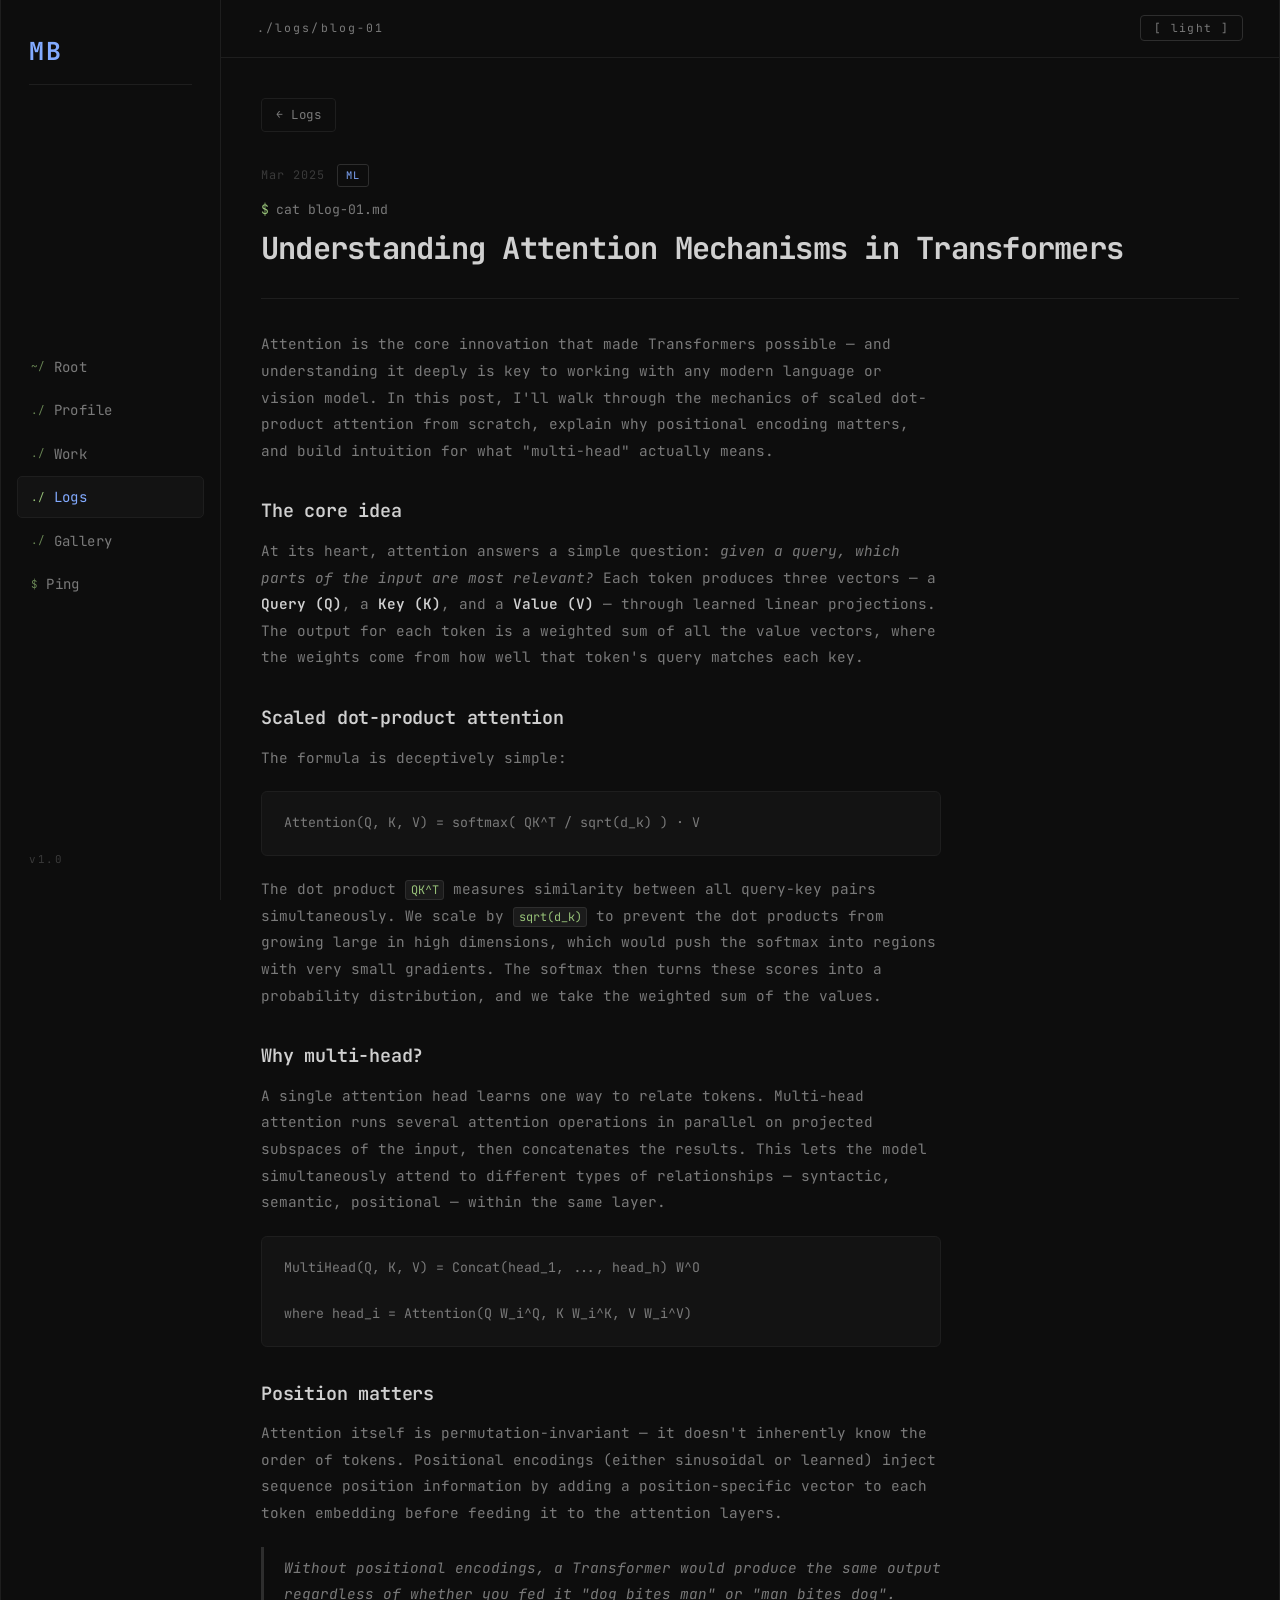
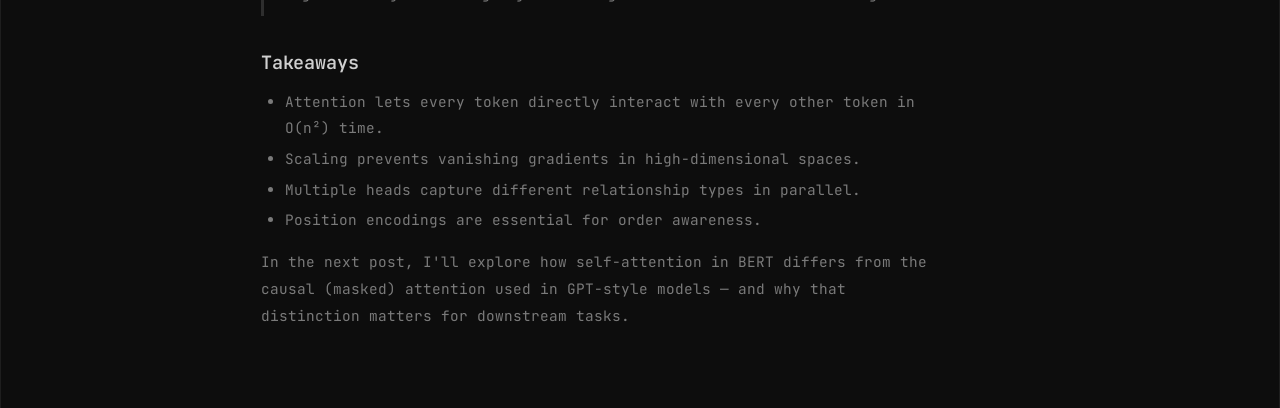
==== blogs/blog-01.html @ c0d40397 "test 1.0" ====
<!DOCTYPE html>
<html lang="en" data-theme="dark">
<head>
  <meta charset="UTF-8">
  <meta name="viewport" content="width=device-width, initial-scale=1.0">
  <title>Understanding Attention Mechanisms in Transformers — MB</title>
  <link rel="icon" href="data:image/svg+xml,<svg xmlns='http://www.w3.org/2000/svg' viewBox='0 0 32 32'><rect width='32' height='32' fill='%230d0d0d' rx='4'/><text x='50%25' y='55%25' dominant-baseline='middle' text-anchor='middle' font-family='monospace' font-weight='700' font-size='13' fill='%2382aaff'>MB</text></svg>">
  <link rel="preconnect" href="https://fonts.googleapis.com">
  <link href="https://fonts.googleapis.com/css2?family=JetBrains+Mono:ital,wght@0,300;0,400;0,500;0,600;0,700;1,400&display=swap" rel="stylesheet">
  <link rel="stylesheet" href="../css/main.css">
  <script>(function(){var t=localStorage.getItem('mb-theme')||'dark';document.documentElement.setAttribute('data-theme',t);})();</script>
</head>
<body>

<div class="mobile-overlay" id="mobileOverlay"></div>
<div class="main-container">

  <aside class="sidebar">
    <div class="sidebar-logo">MB</div>
    <div class="sidebar-hr"></div>
    <nav class="sidebar-nav">
      <a class="nav-item"        href="../index.html#home">    <span class="nav-prefix">~/</span>Root</a>
      <a class="nav-item"        href="../index.html#about">   <span class="nav-prefix">./</span>Profile</a>
      <a class="nav-item"        href="../index.html#projects"><span class="nav-prefix">./</span>Work</a>
      <a class="nav-item active" href="../index.html#blogs">   <span class="nav-prefix">./</span>Logs</a>
      <a class="nav-item"        href="../index.html#gallery"> <span class="nav-prefix">./</span>Gallery</a>
      <a class="nav-item"        href="../index.html#contact"> <span class="nav-prefix">$</span>Ping</a>
    </nav>
    <div class="sidebar-footer">v1.0</div>
  </aside>

  <div class="main-area">
    <header class="navbar">
      <div class="navbar-left">
        <button class="hamburger" id="hamburger" aria-label="Toggle menu" aria-expanded="false">
          <span></span><span></span><span></span>
        </button>
        <span class="navbar-page">./logs/blog-01</span>
      </div>
      <button class="theme-toggle" id="themeToggle">[ light ]</button>
    </header>

    <main class="page-content">

      <a class="back-nav" href="../index.html#blogs">
        <span class="back-arrow">←</span> Logs
      </a>

      <div class="post-meta">
        <span class="post-date">Mar 2025</span>
        <span class="post-badge">ML</span>
      </div>

      <div class="term-cmd">
        <span class="term-prompt">$</span>
        <span class="term-text">cat blog-01.md</span>
      </div>

      <h1 class="post-title">Understanding Attention Mechanisms in Transformers</h1>
      <div class="post-divider"></div>

      <article class="post-body">

        <p>
          Attention is the core innovation that made Transformers possible — and understanding it
          deeply is key to working with any modern language or vision model. In this post, I'll walk
          through the mechanics of scaled dot-product attention from scratch, explain why positional
          encoding matters, and build intuition for what "multi-head" actually means.
        </p>

        <h2>The core idea</h2>

        <p>
          At its heart, attention answers a simple question: <em>given a query, which parts of the
          input are most relevant?</em> Each token produces three vectors — a <strong>Query (Q)</strong>,
          a <strong>Key (K)</strong>, and a <strong>Value (V)</strong> — through learned linear projections.
          The output for each token is a weighted sum of all the value vectors, where the weights come
          from how well that token's query matches each key.
        </p>

        <h2>Scaled dot-product attention</h2>

        <p>The formula is deceptively simple:</p>

        <pre><code>Attention(Q, K, V) = softmax( QK^T / sqrt(d_k) ) · V</code></pre>

        <p>
          The dot product <code>QK^T</code> measures similarity between all query-key pairs simultaneously.
          We scale by <code>sqrt(d_k)</code> to prevent the dot products from growing large in high dimensions,
          which would push the softmax into regions with very small gradients. The softmax then turns these
          scores into a probability distribution, and we take the weighted sum of the values.
        </p>

        <h2>Why multi-head?</h2>

        <p>
          A single attention head learns one way to relate tokens. Multi-head attention runs several
          attention operations in parallel on projected subspaces of the input, then concatenates the
          results. This lets the model simultaneously attend to different types of relationships —
          syntactic, semantic, positional — within the same layer.
        </p>

        <pre><code>MultiHead(Q, K, V) = Concat(head_1, ..., head_h) W^O

where head_i = Attention(Q W_i^Q, K W_i^K, V W_i^V)</code></pre>

        <h2>Position matters</h2>

        <p>
          Attention itself is permutation-invariant — it doesn't inherently know the order of tokens.
          Positional encodings (either sinusoidal or learned) inject sequence position information by
          adding a position-specific vector to each token embedding before feeding it to the attention layers.
        </p>

        <blockquote>
          <p>
            Without positional encodings, a Transformer would produce the same output regardless of
            whether you fed it "dog bites man" or "man bites dog".
          </p>
        </blockquote>

        <h2>Takeaways</h2>

        <ul>
          <li>Attention lets every token directly interact with every other token in O(n²) time.</li>
          <li>Scaling prevents vanishing gradients in high-dimensional spaces.</li>
          <li>Multiple heads capture different relationship types in parallel.</li>
          <li>Position encodings are essential for order awareness.</li>
        </ul>

        <p>
          In the next post, I'll explore how self-attention in BERT differs from the causal (masked)
          attention used in GPT-style models — and why that distinction matters for downstream tasks.
        </p>

      </article>
    </main>
  </div>

</div>

<script src="../js/theme.js"></script>
<script src="../js/mobile-nav.js"></script>
<script src="../js/blog-shell.js"></script>
</body>
</html>
---- css/main.css ----
/* ============================================================
   THEME VARIABLES
============================================================ */
[data-theme="dark"] {
  --bg:           #0d0d0d;
  --surface:      #131313;
  --surface-2:    #1b1b1b;
  --border:       #1e1e1e;
  --border-2:     #2e2e2e;
  --text:         #d0d0d0;
  --text-dim:     #7a7a7a;
  --text-muted:   #3a3a3a;
  --accent:       #82aaff;
  --accent-green: #98c379;
  --accent-amber: #e5c07b;
  --accent-red:   #e06c75;
  --shadow:       rgba(0,0,0,0.6);
}
[data-theme="light"] {
  --bg:           #f2efe9;
  --surface:      #e9e6df;
  --surface-2:    #dedad2;
  --border:       #ccc8c0;
  --border-2:     #b8b4aa;
  --text:         #1a1a1a;
  --text-dim:     #666;
  --text-muted:   #aaa;
  --accent:       #2563eb;
  --accent-green: #16a34a;
  --accent-amber: #b45309;
  --accent-red:   #dc2626;
  --shadow:       rgba(0,0,0,0.12);
}

/* ============================================================
   RESET & BASE
============================================================ */
*, *::before, *::after { margin: 0; padding: 0; box-sizing: border-box; }
html {
  font-size: 16px;
  /* Fix: always reserve scrollbar space to prevent layout shift */
  overflow-y: scroll;
}
body {
  font-family: 'JetBrains Mono', 'Courier New', monospace;
  background: var(--bg);
  color: var(--text);
  min-height: 100vh;
  display: flex;
  justify-content: center;
  line-height: 1.6;
  transition: background 0.25s, color 0.25s;
}
a { color: inherit; text-decoration: none; }
::selection { background: var(--accent); color: var(--bg); }
::-webkit-scrollbar { width: 5px; height: 5px; }
::-webkit-scrollbar-track { background: transparent; }
::-webkit-scrollbar-thumb { background: var(--border-2); border-radius: 4px; }

/* ============================================================
   OUTER LAYOUT — gutters are auto on both sides
============================================================ */
.main-container {
  width: min(1280px, 100%);
  min-height: 100vh;
  display: grid;
  grid-template-columns: 220px 1fr;
  border-left:  1px solid var(--border);
  border-right: 1px solid var(--border);
}

/* ============================================================
   SIDEBAR
============================================================ */
.sidebar {
  border-right: 1px solid var(--border);
  display: flex;
  flex-direction: column;
  padding: 2rem 0;
  position: sticky;
  top: 0;
  height: 100vh;
  overflow: hidden;
  background: var(--bg);
  transition: background 0.25s, transform 0.25s ease;
  z-index: 200;
}
.sidebar-logo {
  font-size: 1.55rem;
  font-weight: 700;
  letter-spacing: 0.1em;
  color: var(--accent);
  padding: 0 1.75rem 0.75rem;
  user-select: none;
}
.sidebar-hr {
  height: 1px;
  background: var(--border);
  margin: 0 1.75rem 1rem;
}
.sidebar-nav {
  flex: 1;
  display: flex;
  flex-direction: column;
  justify-content: center;
  padding: 0 1rem;
  gap: 0.1rem;
}
.nav-item {
  cursor: pointer;
  padding: 0.55rem 0.8rem;
  border-radius: 5px;
  color: var(--text-dim);
  font-size: 0.875rem;
  letter-spacing: 0.03em;
  display: flex;
  align-items: center;
  gap: 0.5rem;
  border: 1px solid transparent;
  user-select: none;
  transition: color 0.15s, background 0.15s, border-color 0.15s;
  text-decoration: none;
}
.nav-item:hover  { color: var(--text); background: var(--surface); }
.nav-item.active { color: var(--accent); background: var(--surface); border-color: var(--border); }
.nav-prefix {
  font-size: 0.68rem;
  color: var(--accent-green);
  opacity: 0.65;
  flex-shrink: 0;
  transition: opacity 0.15s;
}
.nav-item.active .nav-prefix,
.nav-item:hover  .nav-prefix { opacity: 1; }
.sidebar-footer {
  padding: 0 1.75rem;
  font-size: 0.68rem;
  color: var(--text-muted);
  letter-spacing: 0.14em;
}

/* ============================================================
   MAIN AREA
============================================================ */
.main-area {
  display: flex;
  flex-direction: column;
  min-height: 100vh;
}

/* ============================================================
   NAVBAR
============================================================ */
.navbar {
  display: flex;
  align-items: center;
  justify-content: space-between;
  padding: 0.95rem 2.25rem;
  border-bottom: 1px solid var(--border);
  position: sticky;
  top: 0;
  background: var(--bg);
  z-index: 100;
  transition: background 0.25s;
  gap: 1rem;
}
.navbar-left {
  display: flex;
  align-items: center;
  gap: 0.75rem;
  min-width: 0;
}
.navbar-page {
  font-size: 0.72rem;
  color: var(--text-dim);
  letter-spacing: 0.18em;
  white-space: nowrap;
  overflow: hidden;
  text-overflow: ellipsis;
}
.hamburger {
  display: none;
  flex-direction: column;
  justify-content: center;
  gap: 4px;
  cursor: pointer;
  padding: 4px;
  border: none;
  background: none;
  flex-shrink: 0;
}
.hamburger span {
  display: block;
  width: 18px;
  height: 1.5px;
  background: var(--text-dim);
  border-radius: 2px;
  transition: all 0.2s;
}
.hamburger.open span:nth-child(1) { transform: translateY(5.5px) rotate(45deg); }
.hamburger.open span:nth-child(2) { opacity: 0; }
.hamburger.open span:nth-child(3) { transform: translateY(-5.5px) rotate(-45deg); }
.theme-toggle {
  background: none;
  border: 1px solid var(--border-2);
  color: var(--text-dim);
  cursor: pointer;
  padding: 0.32rem 0.8rem;
  border-radius: 4px;
  font-family: inherit;
  font-size: 0.7rem;
  letter-spacing: 0.12em;
  transition: color 0.15s, border-color 0.15s;
  flex-shrink: 0;
  white-space: nowrap;
}
.theme-toggle:hover { color: var(--text); border-color: var(--text-dim); }

/* ============================================================
   MOBILE OVERLAY
============================================================ */
.mobile-overlay {
  display: none;
  position: fixed;
  inset: 0;
  background: rgba(0,0,0,0.55);
  z-index: 199;
}

/* ============================================================
   PAGE CONTENT
============================================================ */
.page-content {
  padding: 2.5rem 2.5rem 4rem;
  flex: 1;
  animation: pgIn 0.22s ease both;
}
@keyframes pgIn {
  from { opacity: 0; transform: translateY(8px); }
  to   { opacity: 1; transform: translateY(0);   }
}

/* ============================================================
   SHARED — terminal command header
============================================================ */
.term-cmd {
  display: flex;
  align-items: center;
  gap: 0.45rem;
  font-size: 0.82rem;
  margin-bottom: 0.6rem;
}
.term-prompt  { color: var(--accent-green); }
.term-text    { color: var(--text-dim); }
.term-cursor  {
  display: inline-block;
  width: 0.55em; height: 1em;
  background: var(--accent-green);
  border-radius: 1px;
  animation: blink 1.1s step-end infinite;
  vertical-align: text-bottom;
}
@keyframes blink { 0%,100%{opacity:1} 50%{opacity:0} }

.page-heading {
  font-size: 2.2rem;
  font-weight: 700;
  letter-spacing: -0.025em;
  line-height: 1.15;
  margin-bottom: 2.5rem;
}

/* ============================================================
   HOME
============================================================ */
.home-name {
  font-size: clamp(2.2rem, 4vw, 3.4rem);
  font-weight: 700;
  letter-spacing: -0.03em;
  line-height: 1.1;
  margin: 1rem 0 0.75rem;
}
.home-name .fn { color: var(--text); }
.home-name .ln { color: var(--accent); }
.home-tagline {
  font-size: 0.9rem;
  color: var(--text-dim);
  max-width: 460px;
  line-height: 1.75;
  margin-bottom: 2rem;
}
.home-meta {
  display: flex;
  flex-direction: column;
  gap: 0.45rem;
  margin-bottom: 2.5rem;
}
.meta-row { display: flex; align-items: center; gap: 1.25rem; font-size: 0.82rem; }
.meta-key {
  width: 86px; flex-shrink: 0;
  font-size: 0.68rem;
  text-transform: uppercase;
  letter-spacing: 0.14em;
  color: var(--text-muted);
}
.meta-val { color: var(--text-dim); }
.meta-val.live { color: var(--accent-green); }
.home-rule { height: 1px; background: var(--border); margin: 2rem 0; }
.qlinks { display: flex; flex-wrap: wrap; gap: 0.6rem; }
.qlink {
  background: none;
  border: 1px solid var(--border-2);
  color: var(--text-dim);
  cursor: pointer;
  padding: 0.5rem 1rem;
  border-radius: 4px;
  font-family: inherit;
  font-size: 0.78rem;
  letter-spacing: 0.06em;
  transition: all 0.15s;
  display: flex; align-items: center; gap: 0.45rem;
}
.qlink:hover { color: var(--accent); border-color: var(--accent); background: var(--surface); }
.qlink-pre { color: var(--accent-green); font-size: 0.68rem; }

/* ============================================================
   BENTO — ABOUT PAGE
============================================================ */
.bento {
  display: grid;
  grid-template-columns: repeat(6, 1fr);
  gap: 0.875rem;
}
.bcell {
  background: var(--surface);
  border: 1px solid var(--border);
  border-radius: 8px;
  padding: 1.4rem 1.5rem;
  transition: border-color 0.2s;
  overflow: hidden;
}
.bcell:hover { border-color: var(--border-2); }
.cell-lbl {
  font-size: 0.62rem;
  letter-spacing: 0.22em;
  text-transform: uppercase;
  color: var(--text-muted);
  margin-bottom: 0.9rem;
}
.b-bio   { grid-column: 1 / 5; }
.bio-name { font-size: 1.35rem; font-weight: 600; letter-spacing: -0.01em; margin-bottom: 0.7rem; }
.bio-name .hi { color: var(--accent); }
.bio-desc { font-size: 0.855rem; color: var(--text-dim); line-height: 1.75; max-width: 500px; margin-bottom: 1rem; }
.bio-tags { display: flex; flex-wrap: wrap; gap: 0.45rem; }
.bio-tag {
  font-size: 0.7rem; padding: 0.22rem 0.6rem;
  border: 1px solid var(--border-2); border-radius: 3px;
  color: var(--text-dim); letter-spacing: 0.04em;
}
.b-photo { grid-column: 5 / 7; display: flex; flex-direction: column; align-items: center; justify-content: center; min-height: 170px; text-align: center; }
.avatar { width: 88px; height: 88px; border-radius: 50%; background: var(--surface-2); border: 2px solid var(--border-2); display: flex; align-items: center; justify-content: center; font-size: 1.8rem; font-weight: 700; color: var(--accent); letter-spacing: 0.05em; margin-bottom: 0.75rem; }
.avatar-name { font-size: 0.78rem; color: var(--text-dim); }
.avatar-role { font-size: 0.7rem; color: var(--text-muted); margin-top: 0.2rem; }
.b-tech  { grid-column: 1 / 4; }
.tech-grid { display: flex; flex-wrap: wrap; gap: 0.45rem; }
.tech-tag { font-size: 0.74rem; padding: 0.28rem 0.65rem; background: var(--surface-2); border: 1px solid var(--border-2); border-radius: 3px; color: var(--text-dim); letter-spacing: 0.04em; transition: border-color 0.15s, color 0.15s; }
.tech-tag:hover, .tech-tag.hi { border-color: var(--accent); color: var(--accent); }
.b-quote { grid-column: 4 / 7; display: flex; flex-direction: column; justify-content: center; }
.q-mark { font-size: 3.2rem; line-height: 0.8; color: var(--border-2); font-family: Georgia, serif; margin-bottom: 0.45rem; }
.q-text { font-size: 0.85rem; color: var(--text-dim); line-height: 1.65; font-style: italic; margin-bottom: 0.7rem; }
.q-author { font-size: 0.7rem; color: var(--text-muted); letter-spacing: 0.1em; }
.b-timeline { grid-column: 1 / 7; }
.tl { position: relative; padding-left: 1.5rem; display: flex; flex-direction: column; gap: 0; }
.tl::before { content: ''; position: absolute; left: 0.42rem; top: 0.5rem; bottom: 0.5rem; width: 1px; background: var(--border-2); }
.tl-item { position: relative; padding: 0 0 1.25rem 1.5rem; }
.tl-item:last-child { padding-bottom: 0; }
.tl-dot { position: absolute; left: -1.1rem; top: 0.55rem; width: 9px; height: 9px; border-radius: 50%; background: var(--border-2); border: 2px solid var(--bg); }
.tl-item.now .tl-dot { background: var(--accent); }
.tl-year { font-size: 0.69rem; color: var(--accent-amber); letter-spacing: 0.1em; margin-bottom: 0.2rem; }
.tl-title { font-size: 0.88rem; font-weight: 500; color: var(--text); margin-bottom: 0.2rem; }
.tl-sub { font-size: 0.77rem; color: var(--text-dim); }
.b-books { grid-column: 1 / 7; }
.shelf { display: flex; gap: 0.85rem; overflow-x: auto; padding-bottom: 0.4rem; scrollbar-width: thin; scrollbar-color: var(--border-2) transparent; }
.book { flex-shrink: 0; width: 74px; height: 112px; border-radius: 3px 5px 5px 3px; display: flex; align-items: flex-end; padding: 0.5rem 0.45rem 0.5rem 0.6rem; position: relative; overflow: hidden; transition: transform 0.2s; cursor: default; box-shadow: 3px 3px 8px var(--shadow), inset -2px 0 4px rgba(0,0,0,0.25); }
.book:hover { transform: translateY(-5px) rotate(0.8deg); }
.book-spine { position: absolute; left: 0; top: 0; bottom: 0; width: 5px; background: rgba(0,0,0,0.25); }
.book-title { font-size: 0.58rem; font-weight: 600; line-height: 1.3; color: rgba(255,255,255,0.88); text-shadow: 0 1px 3px rgba(0,0,0,0.5); }

/* ============================================================
   PROJECTS
============================================================ */
.projects-grid { display: grid; grid-template-columns: repeat(auto-fill, minmax(290px, 1fr)); gap: 1rem; }
.proj-card { background: var(--surface); border: 1px solid var(--border); border-radius: 8px; padding: 1.4rem 1.5rem; transition: border-color 0.2s, transform 0.2s; }
.proj-card:hover { border-color: var(--border-2); transform: translateY(-2px); }
.proj-status { font-size: 0.64rem; letter-spacing: 0.18em; text-transform: uppercase; margin-bottom: 0.7rem; }
.s-active  { color: var(--accent-green); }
.s-wip     { color: var(--accent-amber); }
.s-archive { color: var(--text-muted);   }
.proj-name { font-size: 0.98rem; font-weight: 600; margin-bottom: 0.5rem; letter-spacing: -0.01em; }
.proj-desc { font-size: 0.8rem; color: var(--text-dim); line-height: 1.65; margin-bottom: 1rem; }
.proj-tags { display: flex; flex-wrap: wrap; gap: 0.4rem; }
.proj-tag  { font-size: 0.67rem; padding: 0.18rem 0.5rem; border: 1px solid var(--border-2); border-radius: 3px; color: var(--text-muted); letter-spacing: 0.04em; }

/* ============================================================
   LOGS (blog listing)
============================================================ */
.blog-list { display: flex; flex-direction: column; }
.blog-item {
  padding: 1.2rem 0;
  border-bottom: 1px solid var(--border);
  display: flex; align-items: flex-start; gap: 1.5rem;
  text-decoration: none;
  color: inherit;
  transition: background 0.15s;
}
.blog-item:first-child { padding-top: 0; }
.blog-item:hover .blog-title { color: var(--accent); }
.blog-date { font-size: 0.7rem; color: var(--text-muted); letter-spacing: 0.06em; flex-shrink: 0; width: 76px; padding-top: 0.15rem; }
.blog-title { font-size: 0.92rem; font-weight: 500; margin-bottom: 0.3rem; transition: color 0.15s; }
.blog-excerpt { font-size: 0.79rem; color: var(--text-dim); line-height: 1.55; }
.blog-badge { font-size: 0.62rem; padding: 0.15rem 0.42rem; border: 1px solid var(--border-2); border-radius: 3px; color: var(--text-muted); margin-left: 0.5rem; vertical-align: middle; letter-spacing: 0.08em; }

/* ============================================================
   GALLERY
============================================================ */
.gallery-grid { display: grid; grid-template-columns: repeat(auto-fill, minmax(190px, 1fr)); gap: 0.7rem; }
.gallery-slot { aspect-ratio: 4/3; background: var(--surface); border: 1px solid var(--border); border-radius: 6px; display: flex; align-items: center; justify-content: center; font-size: 0.65rem; color: var(--text-muted); letter-spacing: 0.1em; transition: border-color 0.2s; }
.gallery-slot:hover { border-color: var(--border-2); }
.gallery-note { font-size: 0.74rem; color: var(--text-muted); margin-top: 1.5rem; letter-spacing: 0.08em; }

/* ============================================================
   CONTACT
============================================================ */
.contact-list { display: flex; flex-direction: column; gap: 0.5rem; max-width: 540px; }
.contact-row { display: flex; align-items: center; gap: 1.25rem; padding: 0.85rem 1.1rem; border: 1px solid var(--border); border-radius: 6px; background: var(--surface); text-decoration: none; color: var(--text-dim); font-size: 0.865rem; transition: border-color 0.15s, background 0.15s, color 0.15s; }
.contact-row:hover { border-color: var(--border-2); background: var(--surface-2); color: var(--text); }
.contact-platform { font-size: 0.68rem; letter-spacing: 0.14em; text-transform: uppercase; color: var(--accent); font-weight: 600; width: 88px; flex-shrink: 0; }
.contact-value { color: var(--text-dim); font-size: 0.84rem; transition: color 0.15s; }
.contact-row:hover .contact-value { color: var(--text); }
.contact-note { font-size: 0.72rem; color: var(--text-muted); margin-top: 1.5rem; letter-spacing: 0.07em; }

/* ============================================================
   BLOG POST PAGE
============================================================ */
.back-nav {
  display: inline-flex;
  align-items: center;
  gap: 0.5rem;
  font-size: 0.78rem;
  color: var(--text-dim);
  margin-bottom: 2rem;
  cursor: pointer;
  text-decoration: none;
  border: 1px solid var(--border);
  border-radius: 4px;
  padding: 0.38rem 0.85rem;
  transition: color 0.15s, border-color 0.15s;
  letter-spacing: 0.04em;
}
.back-nav:hover { color: var(--accent); border-color: var(--accent); }
.back-arrow { font-size: 0.9em; }

.post-meta {
  display: flex;
  align-items: center;
  gap: 0.75rem;
  margin-bottom: 0.75rem;
}
.post-date { font-size: 0.74rem; color: var(--text-muted); letter-spacing: 0.08em; }
.post-badge {
  font-size: 0.65rem; padding: 0.15rem 0.5rem;
  border: 1px solid var(--border-2); border-radius: 3px;
  color: var(--accent); letter-spacing: 0.1em; text-transform: uppercase;
}

.post-title {
  font-size: 1.9rem;
  font-weight: 700;
  letter-spacing: -0.025em;
  line-height: 1.2;
  margin-bottom: 2rem;
}

.post-divider {
  height: 1px;
  background: var(--border);
  margin: 2rem 0;
}

.post-body { max-width: 680px; }
.post-body p  { font-size: 0.9rem; color: var(--text-dim); line-height: 1.85; margin-bottom: 1.15rem; }
.post-body h2 { font-size: 1.15rem; font-weight: 600; color: var(--text); margin: 2rem 0 0.75rem; letter-spacing: -0.01em; }
.post-body h3 { font-size: 0.95rem; font-weight: 600; color: var(--text); margin: 1.5rem 0 0.5rem; }
.post-body a  { color: var(--accent); text-decoration: underline; text-underline-offset: 2px; }
.post-body strong { color: var(--text); font-weight: 600; }
.post-body em { font-style: italic; }
.post-body ul, .post-body ol { font-size: 0.9rem; color: var(--text-dim); line-height: 1.8; padding-left: 1.5rem; margin-bottom: 1rem; }
.post-body li { margin-bottom: 0.3rem; }
.post-body code { font-family: 'JetBrains Mono', monospace; font-size: 0.82em; background: var(--surface-2); border: 1px solid var(--border-2); padding: 0.1em 0.4em; border-radius: 3px; color: var(--accent-green); }
.post-body pre { background: var(--surface); border: 1px solid var(--border); border-radius: 6px; padding: 1.25rem 1.4rem; overflow-x: auto; margin: 1.25rem 0; font-size: 0.83rem; line-height: 1.65; }
.post-body pre code { background: none; border: none; padding: 0; font-size: inherit; color: var(--text-dim); }
.post-body blockquote { border-left: 3px solid var(--border-2); padding: 0.5rem 0 0.5rem 1.25rem; color: var(--text-dim); font-style: italic; margin: 1.25rem 0; }
.post-body blockquote p { margin-bottom: 0; }
.post-body hr { height: 1px; background: var(--border); border: none; margin: 2rem 0; }

/* ============================================================
   MOBILE — HAMBURGER & RESPONSIVE
============================================================ */
@media (max-width: 768px) {
  .main-container {
    grid-template-columns: 1fr;
  }
  .sidebar {
    position: fixed;
    left: 0; top: 0; bottom: 0;
    width: 240px;
    transform: translateX(-100%);
    box-shadow: 4px 0 24px var(--shadow);
    border-right: 1px solid var(--border-2);
  }
  .sidebar.open {
    transform: translateX(0);
  }
  .mobile-overlay.visible {
    display: block;
  }
  .hamburger {
    display: flex;
  }
  .navbar {
    padding: 0.85rem 1.25rem;
  }
  .page-content {
    padding: 1.75rem 1.25rem 3rem;
  }
  .page-heading {
    font-size: 1.75rem;
  }
  .home-name {
    font-size: clamp(1.8rem, 8vw, 2.6rem);
  }
  .bento {
    grid-template-columns: repeat(2, 1fr);
  }
  .b-bio     { grid-column: 1 / 3; }
  .b-photo   { grid-column: 1 / 3; }
  .b-tech    { grid-column: 1 / 3; }
  .b-quote   { grid-column: 1 / 3; }
  .b-timeline{ grid-column: 1 / 3; }
  .b-books   { grid-column: 1 / 3; }
  .projects-grid { grid-template-columns: 1fr; }
  .blog-item { flex-direction: column; gap: 0.4rem; }
  .blog-date { width: auto; }
}
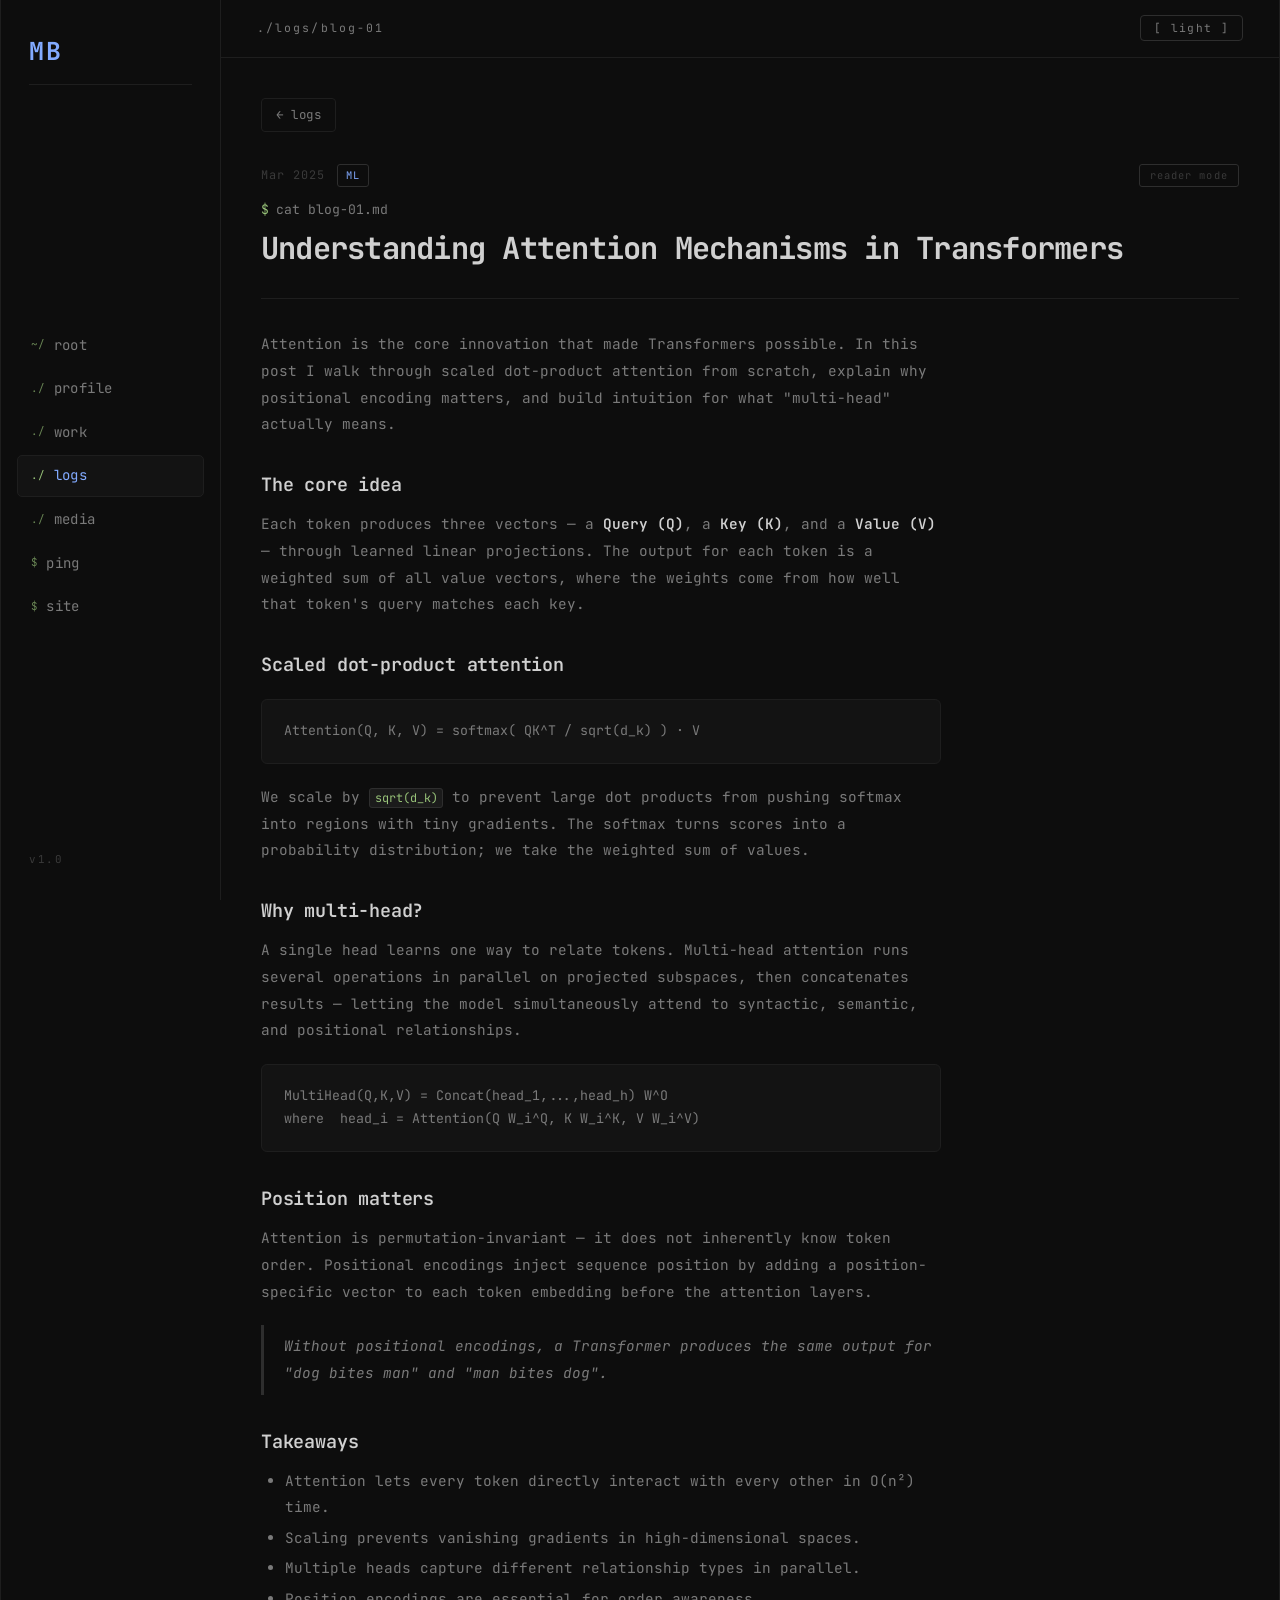
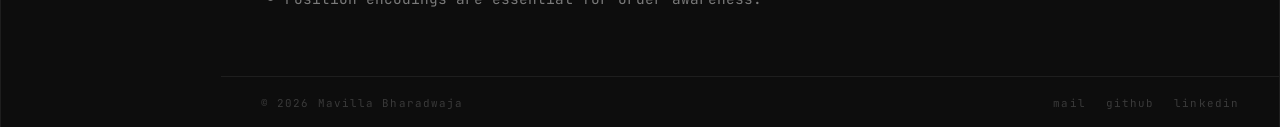
==== commit 23fcbfba: "refine structure" ====
--- a/blogs/blog-01.html
+++ b/blogs/blog-01.html
@@ -11,24 +11,23 @@
   <script>(function(){var t=localStorage.getItem('mb-theme')||'dark';document.documentElement.setAttribute('data-theme',t);})();</script>
 </head>
 <body>
-
+<button class="reader-exit">&#x2715; exit reader</button>
 <div class="mobile-overlay" id="mobileOverlay"></div>
 <div class="main-container">
-
   <aside class="sidebar">
     <div class="sidebar-logo">MB</div>
     <div class="sidebar-hr"></div>
     <nav class="sidebar-nav">
-      <a class="nav-item"        href="../index.html#home">    <span class="nav-prefix">~/</span>Root</a>
-      <a class="nav-item"        href="../index.html#about">   <span class="nav-prefix">./</span>Profile</a>
-      <a class="nav-item"        href="../index.html#projects"><span class="nav-prefix">./</span>Work</a>
-      <a class="nav-item active" href="../index.html#blogs">   <span class="nav-prefix">./</span>Logs</a>
-      <a class="nav-item"        href="../index.html#gallery"> <span class="nav-prefix">./</span>Gallery</a>
-      <a class="nav-item"        href="../index.html#contact"> <span class="nav-prefix">$</span>Ping</a>
+      <a class="nav-item"        href="../index.html#home">   <span class="nav-prefix">~/</span>root</a>
+      <a class="nav-item"        href="../index.html#about">  <span class="nav-prefix">./</span>profile</a>
+      <a class="nav-item"        href="../index.html#work">   <span class="nav-prefix">./</span>work</a>
+      <a class="nav-item active" href="../index.html#logs">   <span class="nav-prefix">./</span>logs</a>
+      <a class="nav-item"        href="../index.html#media">  <span class="nav-prefix">./</span>media</a>
+      <a class="nav-item"        href="../index.html#contact"><span class="nav-prefix">$</span>ping</a>
+      <a class="nav-item"        href="../index.html#site">   <span class="nav-prefix">$</span>site</a>
     </nav>
     <div class="sidebar-footer">v1.0</div>
   </aside>
-
   <div class="main-area">
     <header class="navbar">
       <div class="navbar-left">
@@ -39,106 +38,52 @@
       </div>
       <button class="theme-toggle" id="themeToggle">[ light ]</button>
     </header>
-
     <main class="page-content">
-
-      <a class="back-nav" href="../index.html#blogs">
-        <span class="back-arrow">←</span> Logs
-      </a>
-
+      <a class="back-nav" href="../index.html#logs"><span class="back-arrow">&#x2190;</span> logs</a>
       <div class="post-meta">
         <span class="post-date">Mar 2025</span>
         <span class="post-badge">ML</span>
+        <button class="reader-toggle">reader mode</button>
       </div>
-
       <div class="term-cmd">
         <span class="term-prompt">$</span>
         <span class="term-text">cat blog-01.md</span>
       </div>
-
       <h1 class="post-title">Understanding Attention Mechanisms in Transformers</h1>
       <div class="post-divider"></div>
-
       <article class="post-body">
-
-        <p>
-          Attention is the core innovation that made Transformers possible — and understanding it
-          deeply is key to working with any modern language or vision model. In this post, I'll walk
-          through the mechanics of scaled dot-product attention from scratch, explain why positional
-          encoding matters, and build intuition for what "multi-head" actually means.
-        </p>
-
-        <h2>The core idea</h2>
-
-        <p>
-          At its heart, attention answers a simple question: <em>given a query, which parts of the
-          input are most relevant?</em> Each token produces three vectors — a <strong>Query (Q)</strong>,
-          a <strong>Key (K)</strong>, and a <strong>Value (V)</strong> — through learned linear projections.
-          The output for each token is a weighted sum of all the value vectors, where the weights come
-          from how well that token's query matches each key.
-        </p>
-
-        <h2>Scaled dot-product attention</h2>
-
-        <p>The formula is deceptively simple:</p>
-
-        <pre><code>Attention(Q, K, V) = softmax( QK^T / sqrt(d_k) ) · V</code></pre>
-
-        <p>
-          The dot product <code>QK^T</code> measures similarity between all query-key pairs simultaneously.
-          We scale by <code>sqrt(d_k)</code> to prevent the dot products from growing large in high dimensions,
-          which would push the softmax into regions with very small gradients. The softmax then turns these
-          scores into a probability distribution, and we take the weighted sum of the values.
-        </p>
-
-        <h2>Why multi-head?</h2>
-
-        <p>
-          A single attention head learns one way to relate tokens. Multi-head attention runs several
-          attention operations in parallel on projected subspaces of the input, then concatenates the
-          results. This lets the model simultaneously attend to different types of relationships —
-          syntactic, semantic, positional — within the same layer.
-        </p>
-
-        <pre><code>MultiHead(Q, K, V) = Concat(head_1, ..., head_h) W^O
-
-where head_i = Attention(Q W_i^Q, K W_i^K, V W_i^V)</code></pre>
-
-        <h2>Position matters</h2>
-
-        <p>
-          Attention itself is permutation-invariant — it doesn't inherently know the order of tokens.
-          Positional encodings (either sinusoidal or learned) inject sequence position information by
-          adding a position-specific vector to each token embedding before feeding it to the attention layers.
-        </p>
-
-        <blockquote>
-          <p>
-            Without positional encodings, a Transformer would produce the same output regardless of
-            whether you fed it "dog bites man" or "man bites dog".
-          </p>
-        </blockquote>
-
-        <h2>Takeaways</h2>
-
-        <ul>
-          <li>Attention lets every token directly interact with every other token in O(n²) time.</li>
-          <li>Scaling prevents vanishing gradients in high-dimensional spaces.</li>
-          <li>Multiple heads capture different relationship types in parallel.</li>
-          <li>Position encodings are essential for order awareness.</li>
-        </ul>
-
-        <p>
-          In the next post, I'll explore how self-attention in BERT differs from the causal (masked)
-          attention used in GPT-style models — and why that distinction matters for downstream tasks.
-        </p>
-
+<p>Attention is the core innovation that made Transformers possible. In this post I walk through scaled dot-product attention from scratch, explain why positional encoding matters, and build intuition for what "multi-head" actually means.</p>
+<h2>The core idea</h2>
+<p>Each token produces three vectors — a <strong>Query (Q)</strong>, a <strong>Key (K)</strong>, and a <strong>Value (V)</strong> — through learned linear projections. The output for each token is a weighted sum of all value vectors, where the weights come from how well that token's query matches each key.</p>
+<h2>Scaled dot-product attention</h2>
+<pre><code>Attention(Q, K, V) = softmax( QK^T / sqrt(d_k) ) · V</code></pre>
+<p>We scale by <code>sqrt(d_k)</code> to prevent large dot products from pushing softmax into regions with tiny gradients. The softmax turns scores into a probability distribution; we take the weighted sum of values.</p>
+<h2>Why multi-head?</h2>
+<p>A single head learns one way to relate tokens. Multi-head attention runs several operations in parallel on projected subspaces, then concatenates results — letting the model simultaneously attend to syntactic, semantic, and positional relationships.</p>
+<pre><code>MultiHead(Q,K,V) = Concat(head_1,...,head_h) W^O
+where  head_i = Attention(Q W_i^Q, K W_i^K, V W_i^V)</code></pre>
+<h2>Position matters</h2>
+<p>Attention is permutation-invariant — it does not inherently know token order. Positional encodings inject sequence position by adding a position-specific vector to each token embedding before the attention layers.</p>
+<blockquote><p>Without positional encodings, a Transformer produces the same output for "dog bites man" and "man bites dog".</p></blockquote>
+<h2>Takeaways</h2>
+<ul>
+<li>Attention lets every token directly interact with every other in O(n²) time.</li>
+<li>Scaling prevents vanishing gradients in high-dimensional spaces.</li>
+<li>Multiple heads capture different relationship types in parallel.</li>
+<li>Position encodings are essential for order awareness.</li>
+</ul>
       </article>
     </main>
+    <footer class="site-footer">
+      <span class="footer-copy">&#169; <span id="footerYear"></span> Mavilla Bharadwaja</span>
+      <span class="footer-right">
+        <a href="mailto:bharadwaja1557@gmail.com">mail</a>
+        <a href="https://github.com/mb1557" target="_blank" rel="noopener">github</a>
+        <a href="https://linkedin.com/in/bharadwaja1557/" target="_blank" rel="noopener">linkedin</a>
+      </span>
+    </footer>
   </div>
-
 </div>
-
 <script src="../js/theme.js"></script>
 <script src="../js/mobile-nav.js"></script>
 <script src="../js/blog-shell.js"></script>
--- a/css/main.css
+++ b/css/main.css
@@ -23,7 +23,7 @@
   --border:       #ccc8c0;
   --border-2:     #b8b4aa;
   --text:         #1a1a1a;
-  --text-dim:     #666;
+  --text-dim:     #555;
   --text-muted:   #aaa;
   --accent:       #2563eb;
   --accent-green: #16a34a;
@@ -38,8 +38,7 @@
 *, *::before, *::after { margin: 0; padding: 0; box-sizing: border-box; }
 html {
   font-size: 16px;
-  /* Fix: always reserve scrollbar space to prevent layout shift */
-  overflow-y: scroll;
+  overflow-y: scroll; /* always reserve scrollbar space */
 }
 body {
   font-family: 'JetBrains Mono', 'Courier New', monospace;
@@ -58,7 +57,7 @@
 ::-webkit-scrollbar-thumb { background: var(--border-2); border-radius: 4px; }
 
 /* ============================================================
-   OUTER LAYOUT — gutters are auto on both sides
+   OUTER LAYOUT
 ============================================================ */
 .main-container {
   width: min(1280px, 100%);
@@ -93,11 +92,7 @@
   padding: 0 1.75rem 0.75rem;
   user-select: none;
 }
-.sidebar-hr {
-  height: 1px;
-  background: var(--border);
-  margin: 0 1.75rem 1rem;
-}
+.sidebar-hr { height: 1px; background: var(--border); margin: 0 1.75rem 1rem; }
 .sidebar-nav {
   flex: 1;
   display: flex;
@@ -123,242 +118,124 @@
 }
 .nav-item:hover  { color: var(--text); background: var(--surface); }
 .nav-item.active { color: var(--accent); background: var(--surface); border-color: var(--border); }
-.nav-prefix {
-  font-size: 0.68rem;
-  color: var(--accent-green);
-  opacity: 0.65;
-  flex-shrink: 0;
-  transition: opacity 0.15s;
-}
-.nav-item.active .nav-prefix,
-.nav-item:hover  .nav-prefix { opacity: 1; }
-.sidebar-footer {
-  padding: 0 1.75rem;
-  font-size: 0.68rem;
-  color: var(--text-muted);
-  letter-spacing: 0.14em;
-}
+.nav-prefix { font-size: 0.68rem; color: var(--accent-green); opacity: 0.65; flex-shrink: 0; transition: opacity 0.15s; }
+.nav-item.active .nav-prefix, .nav-item:hover .nav-prefix { opacity: 1; }
+.sidebar-footer { padding: 0 1.75rem; font-size: 0.68rem; color: var(--text-muted); letter-spacing: 0.14em; }
 
 /* ============================================================
    MAIN AREA
 ============================================================ */
-.main-area {
-  display: flex;
-  flex-direction: column;
-  min-height: 100vh;
-}
+.main-area { display: flex; flex-direction: column; min-height: 100vh; }
 
 /* ============================================================
    NAVBAR
 ============================================================ */
 .navbar {
-  display: flex;
-  align-items: center;
-  justify-content: space-between;
+  display: flex; align-items: center; justify-content: space-between;
   padding: 0.95rem 2.25rem;
   border-bottom: 1px solid var(--border);
-  position: sticky;
-  top: 0;
-  background: var(--bg);
-  z-index: 100;
-  transition: background 0.25s;
-  gap: 1rem;
-}
-.navbar-left {
-  display: flex;
-  align-items: center;
-  gap: 0.75rem;
-  min-width: 0;
-}
-.navbar-page {
-  font-size: 0.72rem;
-  color: var(--text-dim);
-  letter-spacing: 0.18em;
-  white-space: nowrap;
-  overflow: hidden;
-  text-overflow: ellipsis;
-}
-.hamburger {
-  display: none;
-  flex-direction: column;
-  justify-content: center;
-  gap: 4px;
-  cursor: pointer;
-  padding: 4px;
-  border: none;
-  background: none;
-  flex-shrink: 0;
-}
-.hamburger span {
-  display: block;
-  width: 18px;
-  height: 1.5px;
-  background: var(--text-dim);
-  border-radius: 2px;
-  transition: all 0.2s;
-}
+  position: sticky; top: 0;
+  background: var(--bg); z-index: 100;
+  transition: background 0.25s; gap: 1rem;
+}
+.navbar-left { display: flex; align-items: center; gap: 0.75rem; min-width: 0; }
+.navbar-page { font-size: 0.72rem; color: var(--text-dim); letter-spacing: 0.18em; white-space: nowrap; overflow: hidden; text-overflow: ellipsis; }
+.hamburger { display: none; flex-direction: column; justify-content: center; gap: 4px; cursor: pointer; padding: 4px; border: none; background: none; flex-shrink: 0; }
+.hamburger span { display: block; width: 18px; height: 1.5px; background: var(--text-dim); border-radius: 2px; transition: all 0.2s; }
 .hamburger.open span:nth-child(1) { transform: translateY(5.5px) rotate(45deg); }
 .hamburger.open span:nth-child(2) { opacity: 0; }
 .hamburger.open span:nth-child(3) { transform: translateY(-5.5px) rotate(-45deg); }
-.theme-toggle {
-  background: none;
-  border: 1px solid var(--border-2);
-  color: var(--text-dim);
-  cursor: pointer;
-  padding: 0.32rem 0.8rem;
-  border-radius: 4px;
-  font-family: inherit;
-  font-size: 0.7rem;
-  letter-spacing: 0.12em;
-  transition: color 0.15s, border-color 0.15s;
-  flex-shrink: 0;
-  white-space: nowrap;
-}
+.theme-toggle { background: none; border: 1px solid var(--border-2); color: var(--text-dim); cursor: pointer; padding: 0.32rem 0.8rem; border-radius: 4px; font-family: inherit; font-size: 0.7rem; letter-spacing: 0.12em; transition: color 0.15s, border-color 0.15s; flex-shrink: 0; white-space: nowrap; }
 .theme-toggle:hover { color: var(--text); border-color: var(--text-dim); }
 
 /* ============================================================
    MOBILE OVERLAY
 ============================================================ */
-.mobile-overlay {
-  display: none;
-  position: fixed;
-  inset: 0;
-  background: rgba(0,0,0,0.55);
-  z-index: 199;
-}
+.mobile-overlay { display: none; position: fixed; inset: 0; background: rgba(0,0,0,0.55); z-index: 199; }
 
 /* ============================================================
    PAGE CONTENT
 ============================================================ */
-.page-content {
-  padding: 2.5rem 2.5rem 4rem;
-  flex: 1;
-  animation: pgIn 0.22s ease both;
-}
-@keyframes pgIn {
-  from { opacity: 0; transform: translateY(8px); }
-  to   { opacity: 1; transform: translateY(0);   }
-}
+.page-content { padding: 2.5rem 2.5rem 3rem; flex: 1; animation: pgIn 0.22s ease both; overflow-x: hidden; }
+@keyframes pgIn { from { opacity: 0; transform: translateY(8px); } to { opacity: 1; transform: translateY(0); } }
+
+/* ============================================================
+   FOOTER
+============================================================ */
+.site-footer {
+  padding: 1.1rem 2.5rem;
+  border-top: 1px solid var(--border);
+  display: flex; align-items: center; justify-content: space-between;
+  font-size: 0.68rem; color: var(--text-muted); letter-spacing: 0.1em;
+  gap: 1rem; flex-wrap: wrap;
+}
+.footer-right { display: flex; gap: 1.25rem; }
+.footer-right a { color: var(--text-muted); transition: color 0.15s; }
+.footer-right a:hover { color: var(--text-dim); }
 
 /* ============================================================
    SHARED — terminal command header
 ============================================================ */
-.term-cmd {
-  display: flex;
-  align-items: center;
-  gap: 0.45rem;
-  font-size: 0.82rem;
-  margin-bottom: 0.6rem;
-}
+.term-cmd { display: flex; align-items: center; gap: 0.45rem; font-size: 0.82rem; margin-bottom: 0.6rem; }
 .term-prompt  { color: var(--accent-green); }
 .term-text    { color: var(--text-dim); }
-.term-cursor  {
-  display: inline-block;
-  width: 0.55em; height: 1em;
-  background: var(--accent-green);
-  border-radius: 1px;
-  animation: blink 1.1s step-end infinite;
-  vertical-align: text-bottom;
-}
+.term-cursor  { display: inline-block; width: 0.55em; height: 1em; background: var(--accent-green); border-radius: 1px; animation: blink 1.1s step-end infinite; vertical-align: text-bottom; }
 @keyframes blink { 0%,100%{opacity:1} 50%{opacity:0} }
-
-.page-heading {
-  font-size: 2.2rem;
-  font-weight: 700;
-  letter-spacing: -0.025em;
-  line-height: 1.15;
-  margin-bottom: 2.5rem;
-}
-
-/* ============================================================
-   HOME
-============================================================ */
-.home-name {
-  font-size: clamp(2.2rem, 4vw, 3.4rem);
-  font-weight: 700;
-  letter-spacing: -0.03em;
-  line-height: 1.1;
-  margin: 1rem 0 0.75rem;
-}
-.home-name .fn { color: var(--text); }
-.home-name .ln { color: var(--accent); }
-.home-tagline {
-  font-size: 0.9rem;
-  color: var(--text-dim);
-  max-width: 460px;
-  line-height: 1.75;
-  margin-bottom: 2rem;
-}
-.home-meta {
-  display: flex;
-  flex-direction: column;
-  gap: 0.45rem;
-  margin-bottom: 2.5rem;
-}
-.meta-row { display: flex; align-items: center; gap: 1.25rem; font-size: 0.82rem; }
-.meta-key {
-  width: 86px; flex-shrink: 0;
-  font-size: 0.68rem;
-  text-transform: uppercase;
-  letter-spacing: 0.14em;
-  color: var(--text-muted);
-}
-.meta-val { color: var(--text-dim); }
-.meta-val.live { color: var(--accent-green); }
-.home-rule { height: 1px; background: var(--border); margin: 2rem 0; }
+.page-heading { font-size: 2.2rem; font-weight: 700; letter-spacing: -0.025em; line-height: 1.15; margin-bottom: 2.5rem; }
+
+/* ============================================================
+   SEARCH + FILTER BAR
+============================================================ */
+.filter-bar { display: flex; align-items: center; gap: 0.65rem; margin-bottom: 1.75rem; flex-wrap: wrap; }
+.search-wrap { position: relative; flex: 1; min-width: 160px; }
+.search-icon { position: absolute; left: 0.75rem; top: 50%; transform: translateY(-50%); font-size: 0.72rem; color: var(--text-muted); pointer-events: none; }
+.search-input { width: 100%; background: var(--surface); border: 1px solid var(--border); color: var(--text); font-family: inherit; font-size: 0.82rem; padding: 0.5rem 0.75rem 0.5rem 2rem; border-radius: 5px; outline: none; transition: border-color 0.15s; letter-spacing: 0.03em; }
+.search-input::placeholder { color: var(--text-muted); }
+.search-input:focus { border-color: var(--border-2); }
+.filter-btns { display: flex; gap: 0.35rem; flex-wrap: wrap; }
+.filter-btn { background: none; border: 1px solid var(--border); color: var(--text-muted); font-family: inherit; font-size: 0.7rem; padding: 0.38rem 0.8rem; border-radius: 4px; cursor: pointer; letter-spacing: 0.08em; transition: all 0.15s; white-space: nowrap; }
+.filter-btn:hover  { color: var(--text-dim); border-color: var(--border-2); }
+.filter-btn.active { color: var(--accent); border-color: var(--accent); background: var(--surface); }
+.no-results { font-size: 0.82rem; color: var(--text-muted); padding: 2rem 0; letter-spacing: 0.06em; }
+
+/* ============================================================
+   HOME PAGE
+============================================================ */
+.home-boot { display: flex; flex-direction: column; gap: 0.3rem; margin-bottom: 2rem; }
+.boot-line { font-size: 0.78rem; color: var(--text-muted); letter-spacing: 0.06em; opacity: 0; animation: fadeUp 0.3s ease forwards; }
+.boot-line.ok     { color: var(--accent-green); }
+.boot-line.info   { color: var(--text-dim); }
+.boot-line.accent { color: var(--accent); }
+@keyframes fadeUp { from { opacity: 0; transform: translateY(4px); } to { opacity: 1; transform: translateY(0); } }
+.home-divider { height: 1px; background: var(--border); margin: 1.75rem 0; }
+.home-greeting { font-size: clamp(1.9rem, 3.5vw, 3rem); font-weight: 700; letter-spacing: -0.03em; line-height: 1.15; margin-bottom: 0.9rem; }
+.home-greeting .hi { color: var(--text-dim); font-weight: 400; font-size: 0.75em; display: block; margin-bottom: 0.2rem; }
+.home-greeting .name { color: var(--text); }
+.home-greeting .accent { color: var(--accent); }
+.home-status { display: inline-flex; align-items: center; gap: 0.5rem; font-size: 0.78rem; color: var(--text-dim); background: var(--surface); border: 1px solid var(--border); border-radius: 4px; padding: 0.38rem 0.9rem; margin-bottom: 1.75rem; letter-spacing: 0.05em; }
+.status-dot { width: 7px; height: 7px; border-radius: 50%; background: var(--accent-green); flex-shrink: 0; }
+.home-desc { font-size: 0.9rem; color: var(--text-dim); max-width: 440px; line-height: 1.8; margin-bottom: 2rem; }
 .qlinks { display: flex; flex-wrap: wrap; gap: 0.6rem; }
-.qlink {
-  background: none;
-  border: 1px solid var(--border-2);
-  color: var(--text-dim);
-  cursor: pointer;
-  padding: 0.5rem 1rem;
-  border-radius: 4px;
-  font-family: inherit;
-  font-size: 0.78rem;
-  letter-spacing: 0.06em;
-  transition: all 0.15s;
-  display: flex; align-items: center; gap: 0.45rem;
-}
+.qlink { background: none; border: 1px solid var(--border-2); color: var(--text-dim); cursor: pointer; padding: 0.5rem 1rem; border-radius: 4px; font-family: inherit; font-size: 0.78rem; letter-spacing: 0.06em; transition: all 0.15s; display: flex; align-items: center; gap: 0.45rem; }
 .qlink:hover { color: var(--accent); border-color: var(--accent); background: var(--surface); }
 .qlink-pre { color: var(--accent-green); font-size: 0.68rem; }
 
 /* ============================================================
-   BENTO — ABOUT PAGE
-============================================================ */
-.bento {
-  display: grid;
-  grid-template-columns: repeat(6, 1fr);
-  gap: 0.875rem;
-}
-.bcell {
-  background: var(--surface);
-  border: 1px solid var(--border);
-  border-radius: 8px;
-  padding: 1.4rem 1.5rem;
-  transition: border-color 0.2s;
-  overflow: hidden;
-}
+   BENTO — PROFILE / ABOUT PAGE
+============================================================ */
+.bento { display: grid; grid-template-columns: repeat(6, 1fr); gap: 0.875rem; }
+.bcell { background: var(--surface); border: 1px solid var(--border); border-radius: 8px; padding: 1.4rem 1.5rem; transition: border-color 0.2s; overflow: hidden; }
 .bcell:hover { border-color: var(--border-2); }
-.cell-lbl {
-  font-size: 0.62rem;
-  letter-spacing: 0.22em;
-  text-transform: uppercase;
-  color: var(--text-muted);
-  margin-bottom: 0.9rem;
-}
+.cell-lbl { font-size: 0.62rem; letter-spacing: 0.22em; text-transform: uppercase; color: var(--text-muted); margin-bottom: 0.9rem; }
 .b-bio   { grid-column: 1 / 5; }
 .bio-name { font-size: 1.35rem; font-weight: 600; letter-spacing: -0.01em; margin-bottom: 0.7rem; }
 .bio-name .hi { color: var(--accent); }
 .bio-desc { font-size: 0.855rem; color: var(--text-dim); line-height: 1.75; max-width: 500px; margin-bottom: 1rem; }
 .bio-tags { display: flex; flex-wrap: wrap; gap: 0.45rem; }
-.bio-tag {
-  font-size: 0.7rem; padding: 0.22rem 0.6rem;
-  border: 1px solid var(--border-2); border-radius: 3px;
-  color: var(--text-dim); letter-spacing: 0.04em;
-}
+.bio-tag { font-size: 0.7rem; padding: 0.22rem 0.6rem; border: 1px solid var(--border-2); border-radius: 3px; color: var(--text-dim); letter-spacing: 0.04em; }
 .b-photo { grid-column: 5 / 7; display: flex; flex-direction: column; align-items: center; justify-content: center; min-height: 170px; text-align: center; }
-.avatar { width: 88px; height: 88px; border-radius: 50%; background: var(--surface-2); border: 2px solid var(--border-2); display: flex; align-items: center; justify-content: center; font-size: 1.8rem; font-weight: 700; color: var(--accent); letter-spacing: 0.05em; margin-bottom: 0.75rem; }
+.avatar { width: 160px; height: 160px; border-radius: 50%; background: var(--surface-2); border: 2px solid var(--border-2); display: flex; align-items: center; justify-content: center; font-size: 1.8rem; font-weight: 700; color: var(--accent); letter-spacing: 0.05em; margin-bottom: 0.75rem; overflow: hidden; flex-shrink: 0; }
+.avatar img { width: 100%; height: 100%; object-fit: cover; display: block; }
 .avatar-name { font-size: 0.78rem; color: var(--text-dim); }
 .avatar-role { font-size: 0.7rem; color: var(--text-muted); margin-top: 0.2rem; }
 .b-tech  { grid-column: 1 / 4; }
@@ -370,7 +247,7 @@
 .q-text { font-size: 0.85rem; color: var(--text-dim); line-height: 1.65; font-style: italic; margin-bottom: 0.7rem; }
 .q-author { font-size: 0.7rem; color: var(--text-muted); letter-spacing: 0.1em; }
 .b-timeline { grid-column: 1 / 7; }
-.tl { position: relative; padding-left: 1.5rem; display: flex; flex-direction: column; gap: 0; }
+.tl { position: relative; padding-left: 1.5rem; display: flex; flex-direction: column; }
 .tl::before { content: ''; position: absolute; left: 0.42rem; top: 0.5rem; bottom: 0.5rem; width: 1px; background: var(--border-2); }
 .tl-item { position: relative; padding: 0 0 1.25rem 1.5rem; }
 .tl-item:last-child { padding-bottom: 0; }
@@ -383,45 +260,49 @@
 .shelf { display: flex; gap: 0.85rem; overflow-x: auto; padding-bottom: 0.4rem; scrollbar-width: thin; scrollbar-color: var(--border-2) transparent; }
 .book { flex-shrink: 0; width: 74px; height: 112px; border-radius: 3px 5px 5px 3px; display: flex; align-items: flex-end; padding: 0.5rem 0.45rem 0.5rem 0.6rem; position: relative; overflow: hidden; transition: transform 0.2s; cursor: default; box-shadow: 3px 3px 8px var(--shadow), inset -2px 0 4px rgba(0,0,0,0.25); }
 .book:hover { transform: translateY(-5px) rotate(0.8deg); }
-.book-spine { position: absolute; left: 0; top: 0; bottom: 0; width: 5px; background: rgba(0,0,0,0.25); }
-.book-title { font-size: 0.58rem; font-weight: 600; line-height: 1.3; color: rgba(255,255,255,0.88); text-shadow: 0 1px 3px rgba(0,0,0,0.5); }
-
-/* ============================================================
-   PROJECTS
-============================================================ */
+/* .book-spine { position: absolute; left: 0; top: 0; bottom: 0; width: 5px; background: rgba(0,0,0,0.25); z-index: 1; } */
+.book-cover { position: absolute; inset: 0; width: 100%; height: 100%; object-fit: cover; }
+.book-title { font-size: 0.58rem; font-weight: 600; line-height: 1.3; color: rgba(255,255,255,0.88); text-shadow: 0 1px 3px rgba(0,0,0,0.6); position: relative; z-index: 2; }
+
+/* ============================================================
+   WORK PAGE
+============================================================ */
+.topic-filters { display: flex; flex-wrap: wrap; gap: 0.4rem; margin-bottom: 1.5rem; }
+.topic-btn { background: none; border: 1px solid var(--border); color: var(--text-muted); font-family: inherit; font-size: 0.7rem; padding: 0.28rem 0.7rem; border-radius: 3px; cursor: pointer; letter-spacing: 0.08em; transition: all 0.15s; }
+.topic-btn:hover  { color: var(--text-dim); border-color: var(--border-2); }
+.topic-btn.active { color: var(--accent-green); border-color: var(--accent-green); background: var(--surface); }
 .projects-grid { display: grid; grid-template-columns: repeat(auto-fill, minmax(290px, 1fr)); gap: 1rem; }
-.proj-card { background: var(--surface); border: 1px solid var(--border); border-radius: 8px; padding: 1.4rem 1.5rem; transition: border-color 0.2s, transform 0.2s; }
+.proj-card { background: var(--surface); border: 1px solid var(--border); border-radius: 8px; padding: 1.4rem 1.5rem; transition: border-color 0.2s, transform 0.2s; display: flex; flex-direction: column; }
 .proj-card:hover { border-color: var(--border-2); transform: translateY(-2px); }
 .proj-status { font-size: 0.64rem; letter-spacing: 0.18em; text-transform: uppercase; margin-bottom: 0.7rem; }
 .s-active  { color: var(--accent-green); }
 .s-wip     { color: var(--accent-amber); }
-.s-archive { color: var(--text-muted);   }
+.s-archive { color: var(--text-muted); }
 .proj-name { font-size: 0.98rem; font-weight: 600; margin-bottom: 0.5rem; letter-spacing: -0.01em; }
-.proj-desc { font-size: 0.8rem; color: var(--text-dim); line-height: 1.65; margin-bottom: 1rem; }
-.proj-tags { display: flex; flex-wrap: wrap; gap: 0.4rem; }
+.proj-desc { font-size: 0.8rem; color: var(--text-dim); line-height: 1.65; margin-bottom: 1rem; flex: 1; }
+.proj-tags { display: flex; flex-wrap: wrap; gap: 0.4rem; margin-bottom: 1rem; }
 .proj-tag  { font-size: 0.67rem; padding: 0.18rem 0.5rem; border: 1px solid var(--border-2); border-radius: 3px; color: var(--text-muted); letter-spacing: 0.04em; }
-
-/* ============================================================
-   LOGS (blog listing)
+.proj-links { display: flex; gap: 0.5rem; margin-top: auto; }
+.proj-link { font-size: 0.68rem; padding: 0.28rem 0.7rem; border: 1px solid var(--border-2); border-radius: 3px; color: var(--text-dim); letter-spacing: 0.08em; transition: all 0.15s; text-decoration: none; }
+.proj-link:hover      { color: var(--accent); border-color: var(--accent); }
+.proj-link.live:hover { color: var(--accent-green); border-color: var(--accent-green); }
+
+/* ============================================================
+   LOGS PAGE
 ============================================================ */
 .blog-list { display: flex; flex-direction: column; }
-.blog-item {
-  padding: 1.2rem 0;
-  border-bottom: 1px solid var(--border);
-  display: flex; align-items: flex-start; gap: 1.5rem;
-  text-decoration: none;
-  color: inherit;
-  transition: background 0.15s;
-}
+.blog-item { padding: 1.2rem 0; border-bottom: 1px solid var(--border); display: flex; align-items: flex-start; gap: 1.5rem; text-decoration: none; color: inherit; }
 .blog-item:first-child { padding-top: 0; }
 .blog-item:hover .blog-title { color: var(--accent); }
 .blog-date { font-size: 0.7rem; color: var(--text-muted); letter-spacing: 0.06em; flex-shrink: 0; width: 76px; padding-top: 0.15rem; }
 .blog-title { font-size: 0.92rem; font-weight: 500; margin-bottom: 0.3rem; transition: color 0.15s; }
 .blog-excerpt { font-size: 0.79rem; color: var(--text-dim); line-height: 1.55; }
-.blog-badge { font-size: 0.62rem; padding: 0.15rem 0.42rem; border: 1px solid var(--border-2); border-radius: 3px; color: var(--text-muted); margin-left: 0.5rem; vertical-align: middle; letter-spacing: 0.08em; }
-
-/* ============================================================
-   GALLERY
+.blog-badge { display: inline-block; font-size: 0.6rem; padding: 0.12rem 0.4rem; border: 1px solid var(--border-2); border-radius: 3px; color: var(--text-muted); margin-left: 0.45rem; vertical-align: middle; letter-spacing: 0.1em; text-transform: uppercase; }
+.type-blog { border-color: rgba(130,170,255,0.3); color: var(--accent); }
+.type-note { border-color: rgba(152,195,121,0.3); color: var(--accent-green); }
+
+/* ============================================================
+   MEDIA PAGE
 ============================================================ */
 .gallery-grid { display: grid; grid-template-columns: repeat(auto-fill, minmax(190px, 1fr)); gap: 0.7rem; }
 .gallery-slot { aspect-ratio: 4/3; background: var(--surface); border: 1px solid var(--border); border-radius: 6px; display: flex; align-items: center; justify-content: center; font-size: 0.65rem; color: var(--text-muted); letter-spacing: 0.1em; transition: border-color 0.2s; }
@@ -429,65 +310,57 @@
 .gallery-note { font-size: 0.74rem; color: var(--text-muted); margin-top: 1.5rem; letter-spacing: 0.08em; }
 
 /* ============================================================
-   CONTACT
-============================================================ */
-.contact-list { display: flex; flex-direction: column; gap: 0.5rem; max-width: 540px; }
-.contact-row { display: flex; align-items: center; gap: 1.25rem; padding: 0.85rem 1.1rem; border: 1px solid var(--border); border-radius: 6px; background: var(--surface); text-decoration: none; color: var(--text-dim); font-size: 0.865rem; transition: border-color 0.15s, background 0.15s, color 0.15s; }
+   CONTACT PAGE
+============================================================ */
+.contact-list { display: flex; flex-direction: column; gap: 0.5rem; max-width: 560px; }
+.contact-row { display: flex; align-items: center; gap: 1.25rem; padding: 0.85rem 1.1rem; border: 1px solid var(--border); border-radius: 6px; background: var(--surface); text-decoration: none; color: var(--text-dim); font-size: 0.865rem; transition: border-color 0.15s, background 0.15s, color 0.15s; min-width: 0; }
 .contact-row:hover { border-color: var(--border-2); background: var(--surface-2); color: var(--text); }
 .contact-platform { font-size: 0.68rem; letter-spacing: 0.14em; text-transform: uppercase; color: var(--accent); font-weight: 600; width: 88px; flex-shrink: 0; }
-.contact-value { color: var(--text-dim); font-size: 0.84rem; transition: color 0.15s; }
+.contact-value { color: var(--text-dim); font-size: 0.84rem; transition: color 0.15s; min-width: 0; overflow: hidden; text-overflow: ellipsis; white-space: nowrap; }
 .contact-row:hover .contact-value { color: var(--text); }
 .contact-note { font-size: 0.72rem; color: var(--text-muted); margin-top: 1.5rem; letter-spacing: 0.07em; }
 
 /* ============================================================
-   BLOG POST PAGE
-============================================================ */
-.back-nav {
-  display: inline-flex;
-  align-items: center;
-  gap: 0.5rem;
-  font-size: 0.78rem;
-  color: var(--text-dim);
-  margin-bottom: 2rem;
-  cursor: pointer;
-  text-decoration: none;
-  border: 1px solid var(--border);
-  border-radius: 4px;
-  padding: 0.38rem 0.85rem;
-  transition: color 0.15s, border-color 0.15s;
-  letter-spacing: 0.04em;
-}
+   SITE PAGE
+============================================================ */
+.site-section { margin-bottom: 2.5rem; }
+.site-section-title { font-size: 0.65rem; letter-spacing: 0.22em; text-transform: uppercase; color: var(--text-muted); margin-bottom: 1rem; display: flex; align-items: center; gap: 0.75rem; }
+.site-section-title::after { content: ''; flex: 1; height: 1px; background: var(--border); }
+.site-meta-grid { display: grid; grid-template-columns: repeat(auto-fill, minmax(180px, 1fr)); gap: 0.6rem; }
+.site-meta-item { background: var(--surface); border: 1px solid var(--border); border-radius: 6px; padding: 0.9rem 1.1rem; }
+.site-meta-key { font-size: 0.62rem; color: var(--text-muted); letter-spacing: 0.14em; text-transform: uppercase; margin-bottom: 0.35rem; }
+.site-meta-val { font-size: 0.85rem; color: var(--text-dim); }
+.site-meta-val.hi { color: var(--accent); }
+.sitemap { background: var(--surface); border: 1px solid var(--border); border-radius: 6px; padding: 1.25rem 1.5rem; font-size: 0.8rem; color: var(--text-dim); line-height: 2; overflow-x: auto; }
+.sm-dir  { color: var(--accent-amber); }
+.sm-file { color: var(--text-dim); }
+.sm-note { color: var(--text-muted); font-size: 0.7rem; margin-left: 0.4rem; }
+.sm-tree { color: var(--text-muted); }
+.todo-list { display: flex; flex-direction: column; gap: 0; }
+.todo-item { display: flex; align-items: flex-start; gap: 0.75rem; font-size: 0.83rem; color: var(--text-dim); padding: 0.55rem 0; border-bottom: 1px solid var(--border); }
+.todo-item:last-child { border-bottom: none; }
+.todo-cb { width: 14px; height: 14px; flex-shrink: 0; margin-top: 0.18rem; appearance: none; -webkit-appearance: none; border: 1px solid var(--border-2); border-radius: 2px; background: transparent; cursor: default; position: relative; pointer-events: none; }
+.todo-cb.done { background: var(--accent-green); border-color: var(--accent-green); }
+.todo-cb.done::after { content: '✓'; position: absolute; inset: 0; display: flex; align-items: center; justify-content: center; font-size: 9px; color: var(--bg); font-weight: 700; }
+.todo-done    { color: var(--text-muted); text-decoration: line-through; }
+.todo-pending { color: var(--text-dim); }
+.site-badge { display: inline-flex; align-items: center; gap: 0.4rem; font-size: 0.7rem; padding: 0.25rem 0.65rem; background: var(--surface); border: 1px solid var(--accent); color: var(--accent); border-radius: 4px; letter-spacing: 0.08em; }
+.site-desc { font-size: 0.84rem; color: var(--text-dim); line-height: 1.8; max-width: 540px; }
+
+/* ============================================================
+   BLOG / NOTE POST PAGE
+============================================================ */
+.back-nav { display: inline-flex; align-items: center; gap: 0.5rem; font-size: 0.78rem; color: var(--text-dim); margin-bottom: 2rem; border: 1px solid var(--border); border-radius: 4px; padding: 0.38rem 0.85rem; transition: color 0.15s, border-color 0.15s; letter-spacing: 0.04em; text-decoration: none; }
 .back-nav:hover { color: var(--accent); border-color: var(--accent); }
-.back-arrow { font-size: 0.9em; }
-
-.post-meta {
-  display: flex;
-  align-items: center;
-  gap: 0.75rem;
-  margin-bottom: 0.75rem;
-}
+.post-meta { display: flex; align-items: center; gap: 0.75rem; margin-bottom: 0.75rem; flex-wrap: wrap; }
 .post-date { font-size: 0.74rem; color: var(--text-muted); letter-spacing: 0.08em; }
-.post-badge {
-  font-size: 0.65rem; padding: 0.15rem 0.5rem;
-  border: 1px solid var(--border-2); border-radius: 3px;
-  color: var(--accent); letter-spacing: 0.1em; text-transform: uppercase;
-}
-
-.post-title {
-  font-size: 1.9rem;
-  font-weight: 700;
-  letter-spacing: -0.025em;
-  line-height: 1.2;
-  margin-bottom: 2rem;
-}
-
-.post-divider {
-  height: 1px;
-  background: var(--border);
-  margin: 2rem 0;
-}
-
-.post-body { max-width: 680px; }
+.post-badge { font-size: 0.65rem; padding: 0.15rem 0.5rem; border: 1px solid var(--border-2); border-radius: 3px; color: var(--accent); letter-spacing: 0.1em; text-transform: uppercase; }
+.post-type-note { color: var(--accent-green); border-color: rgba(152,195,121,0.35); }
+.reader-toggle { margin-left: auto; background: none; border: 1px solid var(--border-2); color: var(--text-muted); font-family: inherit; font-size: 0.65rem; padding: 0.22rem 0.65rem; border-radius: 3px; cursor: pointer; letter-spacing: 0.1em; transition: all 0.15s; }
+.reader-toggle:hover { color: var(--accent); border-color: var(--accent); }
+.post-title { font-size: 1.9rem; font-weight: 700; letter-spacing: -0.025em; line-height: 1.2; margin-bottom: 2rem; }
+.post-divider { height: 1px; background: var(--border); margin: 2rem 0; }
+.post-body { max-width: 680px; overflow-x: hidden; word-wrap: break-word; }
 .post-body p  { font-size: 0.9rem; color: var(--text-dim); line-height: 1.85; margin-bottom: 1.15rem; }
 .post-body h2 { font-size: 1.15rem; font-weight: 600; color: var(--text); margin: 2rem 0 0.75rem; letter-spacing: -0.01em; }
 .post-body h3 { font-size: 0.95rem; font-weight: 600; color: var(--text); margin: 1.5rem 0 0.5rem; }
@@ -496,59 +369,92 @@
 .post-body em { font-style: italic; }
 .post-body ul, .post-body ol { font-size: 0.9rem; color: var(--text-dim); line-height: 1.8; padding-left: 1.5rem; margin-bottom: 1rem; }
 .post-body li { margin-bottom: 0.3rem; }
-.post-body code { font-family: 'JetBrains Mono', monospace; font-size: 0.82em; background: var(--surface-2); border: 1px solid var(--border-2); padding: 0.1em 0.4em; border-radius: 3px; color: var(--accent-green); }
-.post-body pre { background: var(--surface); border: 1px solid var(--border); border-radius: 6px; padding: 1.25rem 1.4rem; overflow-x: auto; margin: 1.25rem 0; font-size: 0.83rem; line-height: 1.65; }
-.post-body pre code { background: none; border: none; padding: 0; font-size: inherit; color: var(--text-dim); }
+.post-body code { font-family: 'JetBrains Mono', monospace; font-size: 0.82em; background: var(--surface-2); border: 1px solid var(--border-2); padding: 0.1em 0.4em; border-radius: 3px; color: var(--accent-green); word-break: break-all; }
+.post-body pre { background: var(--surface); border: 1px solid var(--border); border-radius: 6px; padding: 1.25rem 1.4rem; overflow-x: auto; margin: 1.25rem 0; font-size: 0.83rem; line-height: 1.65; max-width: 100%; }
+.post-body pre code { background: none; border: none; padding: 0; font-size: inherit; color: var(--text-dim); word-break: normal; }
 .post-body blockquote { border-left: 3px solid var(--border-2); padding: 0.5rem 0 0.5rem 1.25rem; color: var(--text-dim); font-style: italic; margin: 1.25rem 0; }
 .post-body blockquote p { margin-bottom: 0; }
 .post-body hr { height: 1px; background: var(--border); border: none; margin: 2rem 0; }
 
-/* ============================================================
-   MOBILE — HAMBURGER & RESPONSIVE
+/* Fast-reader mode */
+body.reader-mode .sidebar,
+body.reader-mode .navbar,
+body.reader-mode .back-nav,
+body.reader-mode .post-meta,
+body.reader-mode .site-footer { display: none !important; }
+body.reader-mode .main-container { grid-template-columns: 1fr; }
+body.reader-mode .page-content { padding: 3rem min(6vw, 3rem); max-width: 720px; margin: 0 auto; }
+body.reader-mode .post-title { font-size: 2.1rem; margin-top: 1rem; }
+body.reader-mode .post-body p,
+body.reader-mode .post-body li { font-size: 1rem; line-height: 1.95; }
+.reader-exit { position: fixed; top: 1.25rem; right: 1.5rem; background: var(--surface); border: 1px solid var(--border-2); color: var(--text-dim); font-family: inherit; font-size: 0.7rem; padding: 0.4rem 0.9rem; border-radius: 4px; cursor: pointer; letter-spacing: 0.1em; z-index: 9999; display: none; }
+body.reader-mode .reader-exit { display: block; }
+body.reader-mode .reader-toggle { display: none; }
+
+/* ============================================================
+   404 PAGE
+============================================================ */
+.page-404 { display: flex; flex-direction: column; align-items: flex-start; justify-content: center; padding: 3rem 2.5rem 4rem; min-height: calc(100vh - 130px); }
+.err-code { font-size: clamp(4rem, 10vw, 7rem); font-weight: 700; color: var(--border-2); letter-spacing: -0.05em; line-height: 1; margin-bottom: 0.5rem; }
+.err-msg  { font-size: 1.2rem; color: var(--text-dim); margin-bottom: 0.5rem; }
+.err-sub  { font-size: 0.82rem; color: var(--text-muted); margin-bottom: 2rem; max-width: 420px; line-height: 1.75; }
+.err-pre  { background: var(--surface); border: 1px solid var(--border); border-radius: 6px; padding: 1rem 1.4rem; font-size: 0.8rem; color: var(--text-dim); line-height: 1.9; margin-bottom: 2rem; }
+.err-pre .p { color: var(--accent-green); }
+.err-pre .c { color: var(--accent); }
+.err-home { display: inline-flex; align-items: center; gap: 0.5rem; font-size: 0.78rem; color: var(--text-dim); border: 1px solid var(--border-2); border-radius: 4px; padding: 0.5rem 1rem; transition: all 0.15s; }
+.err-home:hover { color: var(--accent); border-color: var(--accent); }
+
+/* ============================================================
+   MOBILE
 ============================================================ */
 @media (max-width: 768px) {
-  .main-container {
-    grid-template-columns: 1fr;
-  }
-  .sidebar {
-    position: fixed;
-    left: 0; top: 0; bottom: 0;
-    width: 240px;
-    transform: translateX(-100%);
-    box-shadow: 4px 0 24px var(--shadow);
-    border-right: 1px solid var(--border-2);
-  }
-  .sidebar.open {
-    transform: translateX(0);
-  }
-  .mobile-overlay.visible {
-    display: block;
-  }
-  .hamburger {
-    display: flex;
-  }
-  .navbar {
-    padding: 0.85rem 1.25rem;
-  }
-  .page-content {
-    padding: 1.75rem 1.25rem 3rem;
-  }
-  .page-heading {
-    font-size: 1.75rem;
-  }
-  .home-name {
-    font-size: clamp(1.8rem, 8vw, 2.6rem);
-  }
-  .bento {
-    grid-template-columns: repeat(2, 1fr);
-  }
-  .b-bio     { grid-column: 1 / 3; }
-  .b-photo   { grid-column: 1 / 3; }
-  .b-tech    { grid-column: 1 / 3; }
-  .b-quote   { grid-column: 1 / 3; }
-  .b-timeline{ grid-column: 1 / 3; }
-  .b-books   { grid-column: 1 / 3; }
+  .main-container { grid-template-columns: 1fr; }
+  .sidebar { position: fixed; left: 0; top: 0; bottom: 0; width: 240px; transform: translateX(-100%); box-shadow: 4px 0 24px var(--shadow); border-right: 1px solid var(--border-2); }
+  .sidebar.open { transform: translateX(0); }
+  .mobile-overlay.visible { display: block; }
+  .hamburger { display: flex; }
+  .navbar { padding: 0.85rem 1.25rem; }
+  .page-content { padding: 1.75rem 1.25rem 2.5rem; }
+  .page-heading { font-size: 1.75rem; }
+  .site-footer { padding: 1rem 1.25rem; font-size: 0.65rem; }
+  .footer-right { display: none; }
+
+  /* contact mobile fix */
+  .contact-list { max-width: 100%; }
+  .contact-row { flex-direction: column; align-items: flex-start; gap: 0.2rem; padding: 0.75rem 0.9rem; }
+  .contact-platform { width: auto; }
+  .contact-value { white-space: normal; word-break: break-all; font-size: 0.78rem; }
+
+  /* bento */
+  .bento { grid-template-columns: 1fr 1fr; }
+  .b-bio { grid-column: 1 / 3; }
+  .b-photo { grid-column: 1 / 3; min-height: auto; }
+  .b-tech { grid-column: 1 / 3; }
+  .b-quote { grid-column: 1 / 3; }
+  .b-timeline { grid-column: 1 / 3; }
+  .b-books { grid-column: 1 / 3; }
+
   .projects-grid { grid-template-columns: 1fr; }
-  .blog-item { flex-direction: column; gap: 0.4rem; }
+  .filter-bar { gap: 0.5rem; }
+  .search-wrap { min-width: 100%; order: -1; }
+  .blog-item { flex-direction: column; gap: 0.35rem; }
   .blog-date { width: auto; }
-}
+
+  /* blog post mobile fix */
+  .post-title { font-size: 1.45rem; }
+  .post-body { max-width: 100%; }
+  .post-body pre { font-size: 0.73rem; padding: 0.85rem 1rem; }
+  .post-meta { gap: 0.5rem; }
+  .back-nav { margin-bottom: 1.5rem; }
+  .reader-toggle { display: none; }
+
+  .site-meta-grid { grid-template-columns: 1fr 1fr; }
+  .page-404 { padding: 2rem 1.25rem 3rem; }
+}
+
+@media (max-width: 400px) {
+  .post-body pre { font-size: 0.68rem; }
+  .site-meta-grid { grid-template-columns: 1fr; }
+  .bento { grid-template-columns: 1fr; }
+  .b-bio, .b-photo, .b-tech, .b-quote, .b-timeline, .b-books { grid-column: 1; }
+}
